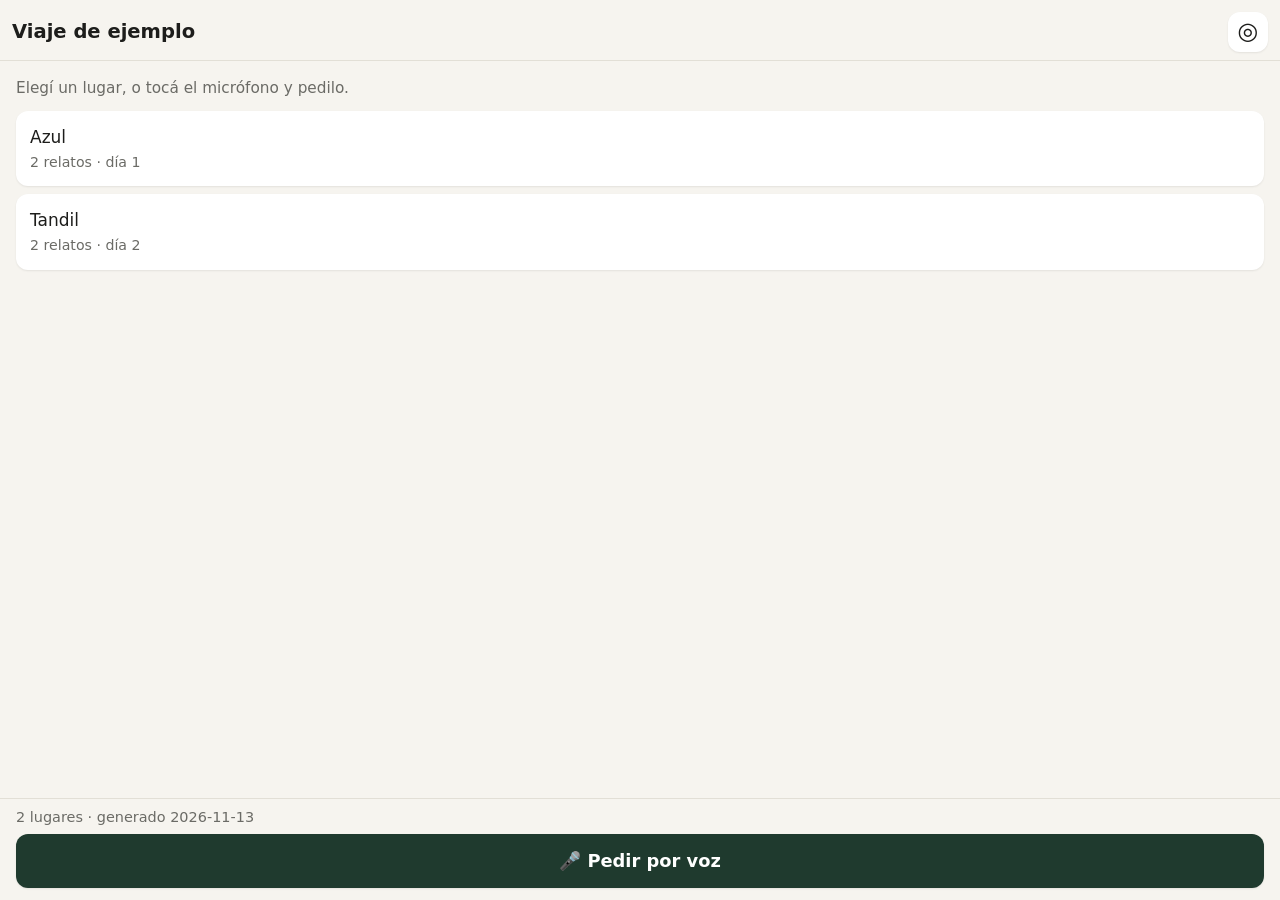
==== index.html @ 463fa037 "feat: PWA app with menu, sentence-chunked TTS, geolocation and voice search Co-Authored-By: Claude F" ====
<!doctype html>
<html lang="es-AR">
<head>
<meta charset="utf-8">
<meta name="viewport" content="width=device-width, initial-scale=1, viewport-fit=cover">
<meta name="theme-color" content="#1f3a2e">
<title>Guía de viaje</title>
<link rel="manifest" href="manifest.json">
<link rel="apple-touch-icon" href="icon.svg">
<link rel="stylesheet" href="style.css">
</head>
<body>
<header>
  <button id="back" class="icon" aria-label="Volver" hidden>‹</button>
  <h1 id="title">Guía de viaje</h1>
  <button id="locate" class="icon" aria-label="Ubicarme">◎</button>
</header>

<main id="screen"></main>

<section id="player" hidden>
  <div id="player-title"></div>
  <div id="player-meta"></div>
  <div class="controls">
    <button id="p-restart" aria-label="Desde el principio">⟲</button>
    <button id="p-toggle" aria-label="Pausar o continuar">❚❚</button>
    <button id="p-stop" aria-label="Detener">■</button>
  </div>
  <progress id="p-progress" value="0" max="1"></progress>
</section>

<footer>
  <div id="status"></div>
  <button id="mic" aria-label="Pedir por voz">🎤 Pedir por voz</button>
</footer>

<script src="app.js"></script>
</body>
</html>
---- style.css ----
:root{--bg:#f6f4ef;--fg:#1d1d1b;--muted:#6b6b66;--card:#fff;--accent:#1f3a2e;--accent-fg:#fff;--line:#e2dfd6}
@media (prefers-color-scheme:dark){:root{--bg:#141614;--fg:#ecebe6;--muted:#9a9a93;--card:#1e221f;--accent:#8fc9a8;--accent-fg:#0f1a14;--line:#2b302c}}
*{box-sizing:border-box}
html,body{margin:0;height:100%;background:var(--bg);color:var(--fg);font:17px/1.45 system-ui,-apple-system,Segoe UI,Roboto,sans-serif}
body{display:flex;flex-direction:column;padding-bottom:env(safe-area-inset-bottom)}
header{display:flex;align-items:center;gap:8px;padding:12px 12px 8px;border-bottom:1px solid var(--line)}
header h1{flex:1;margin:0;font-size:1.15rem;font-weight:600;overflow:hidden;text-overflow:ellipsis;white-space:nowrap}
button{font:inherit;border:0;border-radius:12px;background:var(--card);color:var(--fg);padding:10px 14px;cursor:pointer;box-shadow:0 1px 2px rgba(0,0,0,.08)}
button.icon{width:40px;height:40px;padding:0;font-size:1.4rem;line-height:1}
main{flex:1;overflow:auto;padding:12px 16px}
.list{display:flex;flex-direction:column;gap:8px}
.item{display:block;width:100%;text-align:left;padding:14px}
.item small{display:block;color:var(--muted);margin-top:2px}
.item.near{outline:2px solid var(--accent)}
.hint{color:var(--muted);font-size:.9rem;margin:4px 0 12px}
#player{padding:12px 16px;border-top:1px solid var(--line);background:var(--card)}
#player-title{font-weight:600}
#player-meta{color:var(--muted);font-size:.85rem}
.controls{display:flex;gap:10px;margin:8px 0}
.controls button{flex:1;font-size:1.3rem;background:var(--bg)}
progress{width:100%;height:6px;accent-color:var(--accent)}
footer{padding:8px 16px 12px;border-top:1px solid var(--line)}
#status{color:var(--muted);font-size:.85rem;min-height:1.2em;margin-bottom:6px}
#mic{width:100%;padding:14px;background:var(--accent);color:var(--accent-fg);font-weight:600;font-size:1.05rem}
#mic.listening{animation:pulse 1s infinite}
@keyframes pulse{50%{opacity:.55}}
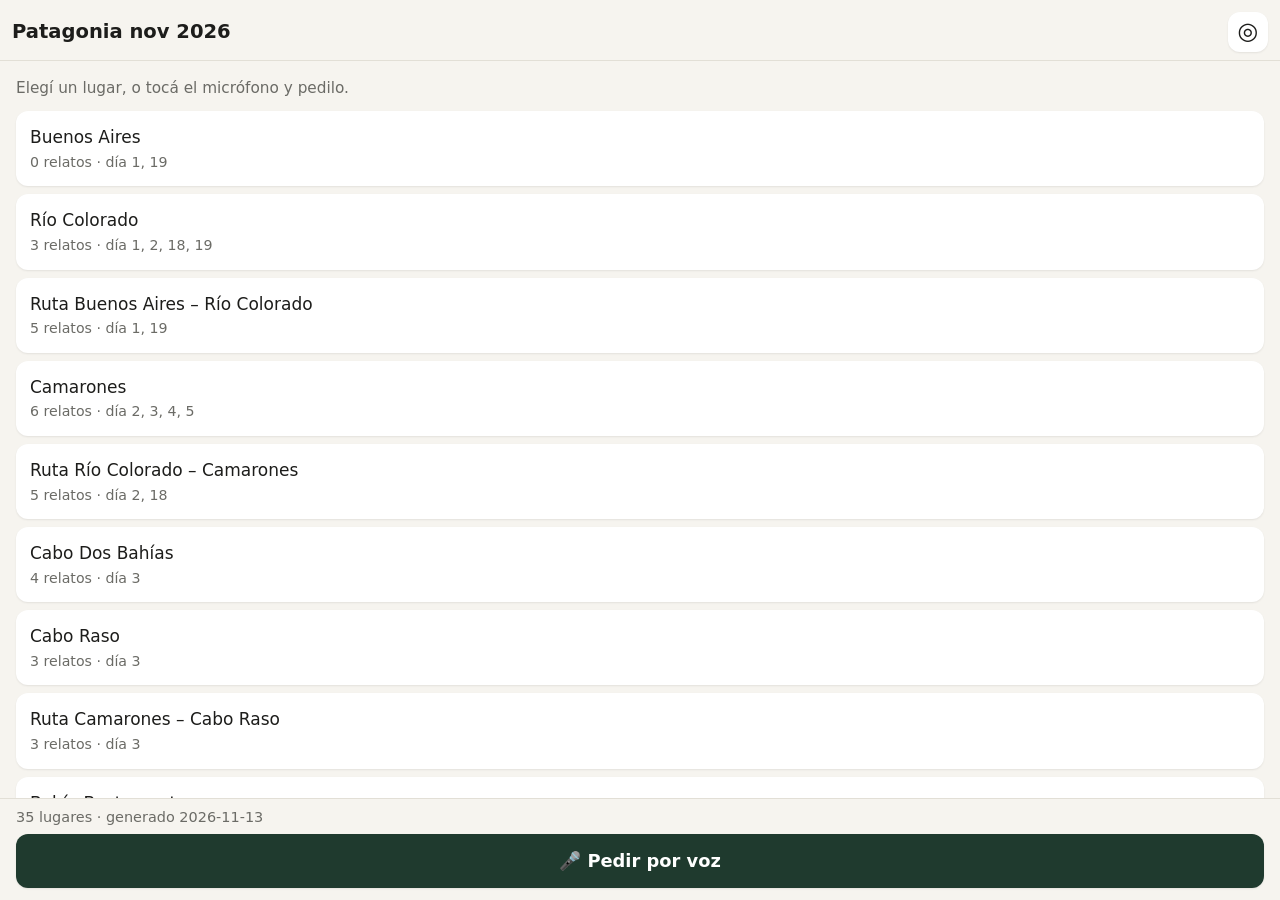
==== commit 1d8115f7: "feat: continuous playback (play all in order, next button) Co-Authored-By: Claude Fable 5.1 <noreply" ====
--- a/index.html
+++ b/index.html
@@ -24,6 +24,7 @@
   <div class="controls">
     <button id="p-restart" aria-label="Desde el principio">⟲</button>
     <button id="p-toggle" aria-label="Pausar o continuar">❚❚</button>
+    <button id="p-next" aria-label="Siguiente relato">⏭</button>
     <button id="p-stop" aria-label="Detener">■</button>
   </div>
   <progress id="p-progress" value="0" max="1"></progress>
--- a/style.css
+++ b/style.css
@@ -12,6 +12,9 @@
 .item{display:block;width:100%;text-align:left;padding:14px}
 .item small{display:block;color:var(--muted);margin-top:2px}
 .item.near{outline:2px solid var(--accent)}
+.item.all{background:var(--accent);color:var(--accent-fg)}
+.item.all small{color:var(--accent-fg);opacity:.8}
+button:disabled{opacity:.4}
 .hint{color:var(--muted);font-size:.9rem;margin:4px 0 12px}
 #player{padding:12px 16px;border-top:1px solid var(--line);background:var(--card)}
 #player-title{font-weight:600}
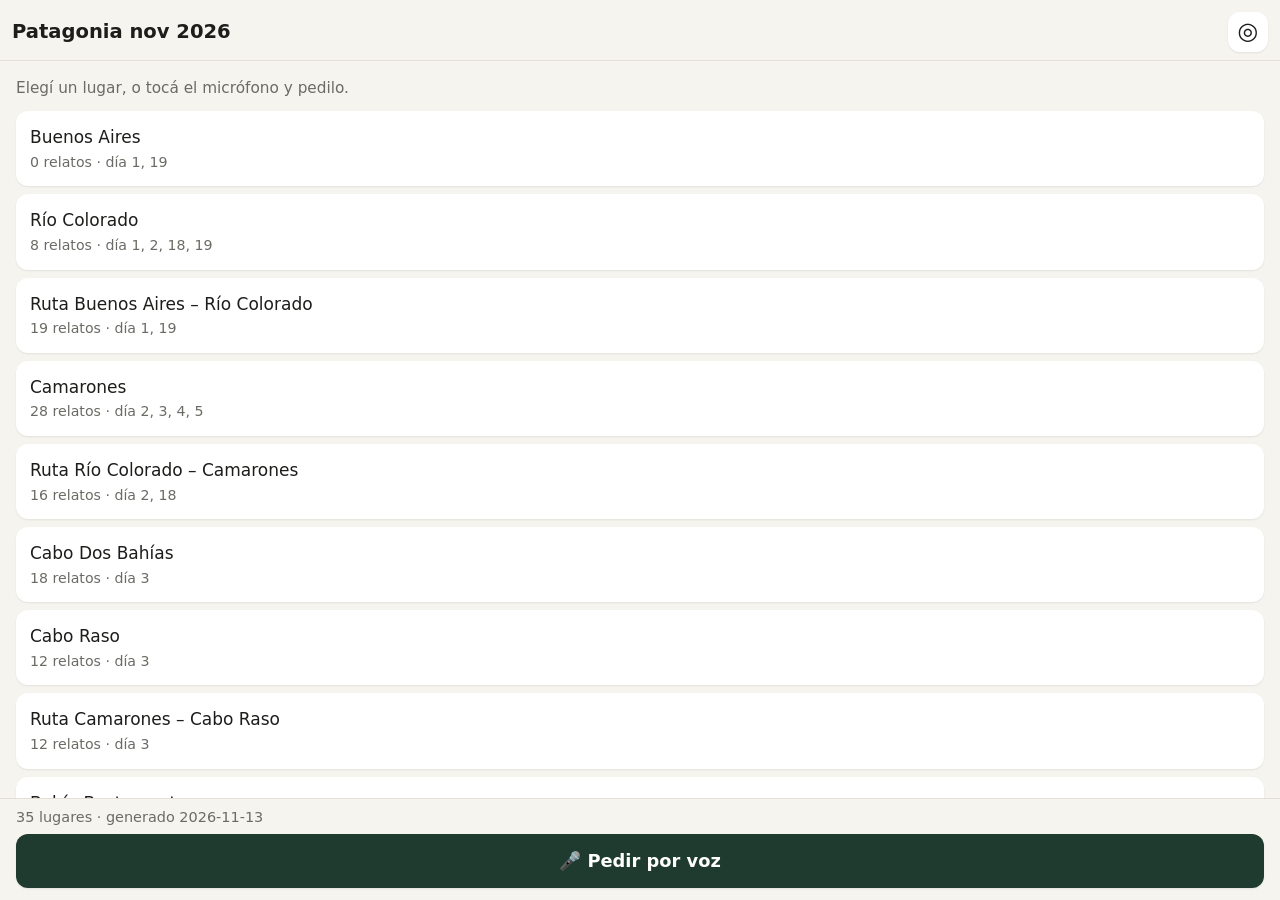
==== commit 224ed660: "feat: audio playback with Media Session, per-place offline download, audio render pipeline Co-Author" ====
--- a/index.html
+++ b/index.html
@@ -18,11 +18,13 @@
 
 <main id="screen"></main>
 
+<audio id="audio" preload="auto"></audio>
 <section id="player" hidden>
   <div id="player-title"></div>
   <div id="player-meta"></div>
   <div class="controls">
     <button id="p-restart" aria-label="Desde el principio">⟲</button>
+    <button id="p-back" aria-label="Retroceder 15 segundos">↺15</button>
     <button id="p-toggle" aria-label="Pausar o continuar">❚❚</button>
     <button id="p-next" aria-label="Siguiente relato">⏭</button>
     <button id="p-stop" aria-label="Detener">■</button>
--- a/style.css
+++ b/style.css
@@ -20,7 +20,7 @@
 #player-title{font-weight:600}
 #player-meta{color:var(--muted);font-size:.85rem}
 .controls{display:flex;gap:10px;margin:8px 0}
-.controls button{flex:1;font-size:1.3rem;background:var(--bg)}
+.controls button{flex:1;font-size:1.2rem;background:var(--bg);padding:10px 4px}
 progress{width:100%;height:6px;accent-color:var(--accent)}
 footer{padding:8px 16px 12px;border-top:1px solid var(--line)}
 #status{color:var(--muted);font-size:.85rem;min-height:1.2em;margin-bottom:6px}
